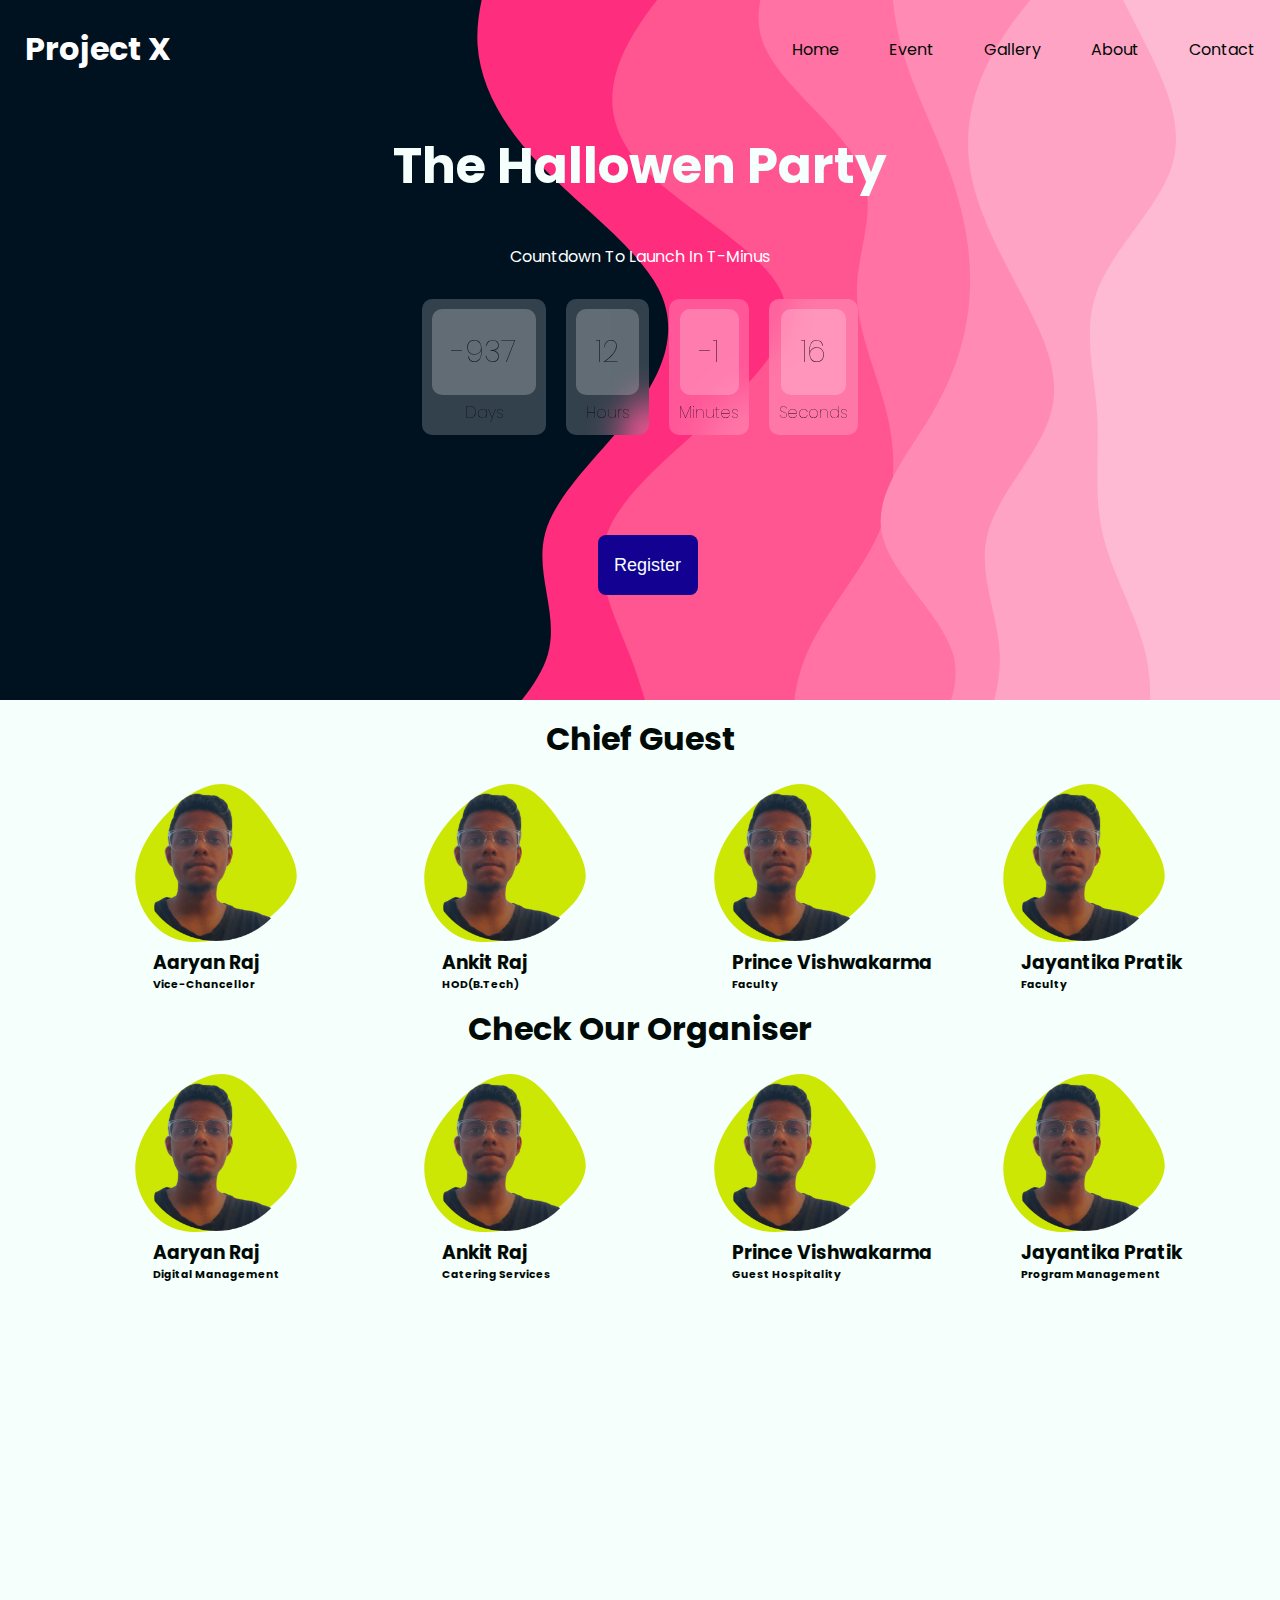
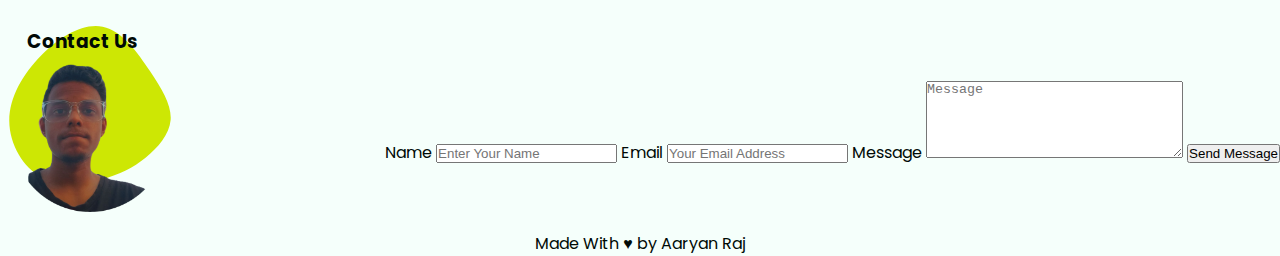
==== index.html @ 08a48546 "Add files via upload" ====
<!DOCTYPE html>
<html lang="en">

<head>
    <meta charset="UTF-8">
    <meta name="viewport" content="width=device-width, initial-scale=1.0">
    <title>Project X</title>
    <link rel="preconnect" href="https://fonts.googleapis.com">
    <link rel="preconnect" href="https://fonts.gstatic.com" crossorigin>
    <link href="https://fonts.googleapis.com/css2?family=Poppins:wght@500&display=swap" rel="stylesheet">
    <link rel="stylesheet" href="style.css">
</head>

<body>
    <!-- Hero of the page -->
    <header class="home">
        <div class="partybg">
            <nav>
                <h1>Project X</h1>
                <ul>
                    <li><a href="#home">Home</a></li>
                    <li><a href="#event">Event</a></li>
                    <li><a href="/gallery.html">Gallery</a></li>
                    <li><a href="#about">About</a></li>
                    <li><a href="#contact">Contact</a></li>
                </ul>
            </nav>
            <!-- Imp heading -->
            <h1 class="imp-heading">The Hallowen Party</h1>
            <p>Countdown To Launch In T-Minus</p>
            <!-- CountDown Clock -->
            <div id="clockdiv">
                <div>
                    <span class="days"></span>
                    <div class="smalltext">Days</div>
                </div>
                <div>
                    <span class="hours"></span>
                    <div class="smalltext">Hours</div>
                </div>
                <div>
                    <span class="minutes"></span>
                    <div class="smalltext">Minutes</div>
                </div>
                <div>
                    <span class="seconds"></span>
                    <div class="smalltext">Seconds</div>
                </div>
            </div>
            <!-- Register Button -->
            <div class="btn">
                <button class="event-btn" onclick="location.href='register.html'">Register</button>
            </div>
        </div>
    </header>
    <!-- Main Section of the Page -->
    <main>
        <!-- Cheif Guest Section -->
        <h1>Chief Guest</h1>
        <div class="person">
            <div class="profile">
                <img src="profile.png" alt="profile" class="pic">
                <h3>Aaryan Raj</h3>
                <h6>Vice-Chancellor</h6>
            </div>
            <div class="profile">
                <img src="profile.png" alt="profile" class="pic">
                <h3>Ankit Raj</h3>
                <h6>HOD(B.Tech)</h6>
            </div>
            <div class="profile">
                <img src="profile.png" alt="profile" class="pic">
                <h3>Prince Vishwakarma</h3>
                <h6>Faculty</h6>
            </div>
            <div class="profile">
                <img src="profile.png" alt="profile" class="pic">
                <h3>Jayantika Pratik</h3>
                <h6>Faculty</h6>
            </div>
        </div>
        <!-- Organiser Section -->
        <h1>Check Our Organiser</h1>
        <div class="person">
            <div class="profile">
                <img src="profile.png" alt="profile" class="pic">
                <h3>Aaryan Raj</h3>
                <h6>Digital Management</h6>
            </div>
            <div class="profile">
                <img src="profile.png" alt="profile" class="pic">
                <h3>Ankit Raj</h3>
                <h6>Catering Services</h6>
            </div>
            <div class="profile">
                <img src="profile.png" alt="profile" class="pic">
                <h3>Prince Vishwakarma</h3>
                <h6>Guest Hospitality</h6>
            </div>
            <div class="profile">
                <img src="profile.png" alt="profile" class="pic">
                <h3>Jayantika Pratik</h3>
                <h6>Program Management</h6>
            </div>
        </div>

    </main>
    <!-- Contact Section -->
    <div class="contact" id="contact">
        <!-- Profile Section -->
        <div class="profile">
            <h3>Contact Us</h3>
            <img src="profile.png" alt="" class="pic">
        </div>
        <!-- Form Section -->
        <div class="form">
            <form action="/action.php">
                <label for="name">Name</label>
                <input type="text" name="name" id="name" placeholder="Enter Your Name">
                <label for="email">Email</label>
                <input type="email" name="email" id="email" placeholder="Your Email Address" required />
                <label for="message">Message</label>
                <textarea name="message" id="message" cols="30" rows="5" placeholder="Message"></textarea>
                <input type="submit" value="Send Message">
            </form>
        </div>
    </div>
    <!-- Footer Section -->
    <footer>
        <p>Made With &hearts; by Aaryan Raj</p>
    </footer>
    <!-- Script linking -->
    <script src="script.js"></script>
</body>

</html>
---- style.css ----
/* Color Pallete for the Website including for both light & dark theme */
@media (prefers-color-scheme: light) {
  :root {
    --text: #000a06;
    --background: #f5fffb;
    --primary: #130292;
    --secondary: #feb9d3;
    --accent: #cde704;
    --bg: url(circle-scatter-haikei.svg);
  }
}

@media (prefers-color-scheme: dark) {
  :root {
    --text: #f5fffb;
    --background: #000a06;
    --primary: #7e6dfd;
    --secondary: #46011c;
    --accent: #e1fb18;
    --bg: url(circle-scatter-haikei-dark.svg);
  }
}

* {
  margin: 0;
  padding: 0;
  box-sizing: border-box;
}

body,
html {
  background-color: var(--background);
  color: var(--text);
  font-family: 'Poppins';
  font-weight: 400;
  height: 100%;
  width: 100%;
}



/* Nav CSS */
nav {
  background-color: transparent;
  text-decoration: none;
  display: flex;
  align-items: center;
  justify-content: space-between;
  padding: 25px;

}

nav ul,
li,
a {
  background-color: transparent;
  list-style-type: none;
  display: flex;
  align-items: center;
  padding-left: 25px;
  text-decoration: none;
  color: var(--text);
}

nav h1 {
  background-color: transparent;
  color: white;
}
/* Hero section background CSS */
.partybg {
  max-width: 100%;
  height: 700px;
  background-image: url(./layered-waves-haikei.svg);
  background-position: center;
  background-repeat: no-repeat;
  background-size: cover;
  text-align: center;
}

.imp-heading {
  padding-top: 30px;
  padding-bottom: 40px;
  font-size: 50px;
  color: #f5fffb;
}
/* Register button CSS */
.btn {
  text-align: center;
  position: relative;
  background-color: transparent;
  top: 20%;
  left: 50%;
  transform: translate(-50%, -50%);

}

.event-btn {
  border: none;
  height: 60px;
  width: 100px;
  color: var(--background);
  border-radius: 8px;
  font-size: 18px;
  font-weight: 500;
  background-color: var(--primary);
  color: var(--background);
  margin-left: 15px;
  cursor: pointer;
}

.partybg>p {
  color: white;
}
/* Countdown CSS */
#clockdiv {
  color: hsl(0, 0%, 0%);
  display: inline-block;
  font-weight: 100;
  display: flex;
  justify-content: center;
  position: relative;
  top: 14%;
  left: 50%;
  transform: translate(-50%, -50%);
  text-align: center;
  font-size: 30px;
}

#clockdiv>div {
  padding: 10px;
  margin: 10px;
  border-radius: 10px;
  background-color: rgba(255, 255, 255, 0.2);
  backdrop-filter: blur(17px);
  --webkit-backdrop-filter: blur(17px) opacity: 0.5;
  display: inline-block;
}

#clockdiv div>span {
  padding: 20px;
  border-radius: 10px;
  background-color: rgba(255, 255, 255, 0.1);
  backdrop-filter: blur(17px);
  --webkit-backdrop-filter: blur(17px);
  opacity: 0.8;
  display: inline-block;
}

.smalltext {
  padding-top: 5px;
  font-size: 16px;
}
/* Main Section CSS */
main {
  margin-top: 15px;
  height: 100vh;
}

main h1 {
  margin-bottom: 10px;
  text-align: center;
}
/* Profile Section CSS */
.person {
  display: flex;
  justify-content: space-evenly;
  align-items: stretch;
  flex-wrap: nowrap;
  flex-direction: row;
  margin-left: 20px;
  white-space: nowrap;
  position: relative;
  overflow-x: scroll;
  overflow-y: hidden;
  --webkit-overflow-scrolling: touch;
}

.profile {
  padding: .75rem;
  width: 180px;
  background-image: url('data:image/svg+xml,<svg id="visual" viewBox="0 0 300 300" width="180" height="180" xmlns="http://www.w3.org/2000/svg" xmlns:xlink="http://www.w3.org/1999/xlink" version="1.1"><g transform="translate(177.6722013752853 176.8834193433201)"><path d="M72.5 -83.1C93.2 -51.9 108.6 -25.9 106.7 -1.9C104.8 22.1 85.5 44.2 64.9 60.9C44.2 77.5 22.1 88.8 -8.3 97C-38.7 105.3 -77.3 110.6 -108.1 94C-139 77.3 -162 38.7 -162.2 -0.2C-162.5 -39.1 -139.9 -78.3 -109.1 -109.5C-78.3 -140.8 -39.1 -164.1 -6.6 -157.5C25.9 -150.9 51.9 -114.4 72.5 -83.1" fill="%23cde704"></path></g></svg>');
  background-repeat: no-repeat;
  background-size: auto;
  flex-basis: 180px;
  flex-grow: 0;
  flex-shrink: 0;
  border: 0;
}

.profile h3,
h6 {
  padding-left: 15px;
}

.pic {
  width: 100%;
}


.person div {
  background-color: var(--background);
  float: none;
  height: 90%;
  margin: 0 0.25%;
  display: inline-block;
  zoom: 1;
}
/* Contact Section CSS */
.contact {
  display: flex;
  justify-content: space-between;
  align-items: center;
}
/* Footer Section CSS */
footer {
  background-color: var(--background);
  position: relative;
  bottom: 0;
  color: var(--text);
  width: 100%;
  text-align: center;
}

/* Register Form Page CSS starts from here */
.register-body {
  background-image: url(./layered-waves-haikei.png);
  background-repeat: no-repeat;
  background-size: cover;
  display: flex;
  justify-content: center;
  align-items: center;
}

.register-main {
  font-family: 'Roboto', sans-serif;
  height: 500px;
  width: 500px;
  border-radius: 10px;
  text-align: center;
  background-color: rgba(255, 255, 255, 0.2);
  backdrop-filter: blur(17px);
  --webkit-backdrop-filter: blur(17px) opacity: 0.5;
}

/* Gallery Section CSS Starts here */
#gallery {
  background-image: var(--bg);
  background-repeat: no-repeat;
  background-size: cover;
  text-align: center;
  color: white;
}

#gallery .body {
  width: 100%;
  height: 100%;
  display: flex;
  justify-content: center;
  align-items: center;

}

#gallery h2 {
  font-size: 3rem;
  padding-top: 20px;
}

.container-gallery {
  width: 300px;
  height: 300px;
  border-radius: 10px;
  text-align: center;
  color: var(--text);
  background-color: rgba(255, 255, 255, 0.2);
  backdrop-filter: blur(17px);
  --webkit-backdrop-filter: blur(17px) opacity:0.5;
  color: white;
}

.container-gallery h2 {
  padding-top: 10px;
}

.container-gallery button {
  width: 80%;
  height: 70px;
  padding: 4px;
  border-radius: 25px;
  margin-top: 25px;
  font-size: 20px;
  background-color: transparent;
  color: white;
}

/* Photo Section CSS from here */
#photos {
  width: 100%;
  height: 100%;
  background-image: url(circle-scatter-haikei.svg);
  background-repeat: no-repeat;
  background-size: cover;
  display: flex;
  justify-content: center;
  align-items: center;

}

.container-photo {
  width: 80%;
  height: 90%;
  border-radius: 15px;
  background-color: rgba(255, 255, 255, 0.2);
  backdrop-filter: blur(17px);
  --webkit-backdrop-filter: blur(17px) opacity:0.5;

}

.container-photo .top {
  display: flex;
  padding: 15px;

}

.top a {
  padding-left: 10px;
}

.card-photo {
  background-color: var(--background);
  width: 200px;
  height: 250px;
  border-radius: 15px;

}

.card-photo img {
  width: 100%;
  height: 80%;
  border-radius: 15px;
}

.photo-collection {
  display: grid;
  grid-template-columns: repeat(auto-fill, minmax(250px, 1fr));
  /* see notes below */
  grid-auto-rows: minmax(200px, auto);
  grid-gap: 1rem;
  margin-left: 2.9rem;

}

.scroll {
  overflow-x: hidden;
  overflow-y: scroll;
  height: 85%;

}

.photo-button {
  width: 100%;
  height: 18%;
  display: flex;
  justify-content: space-evenly;
}

.photo-button button {
  border-radius: 50%;
  width: 45px;
  border: none;

}

.photo-button button i {
  font-size: 20px;
  color: white;

}

.photo-button .download {
  background-color: var(--primary);
}

.photo-button .like {
  background-color: var(--secondary);
}
/* After liking effect */
.fa-heart.liked {
  color: #ff5733;
  font-weight: 600;
}
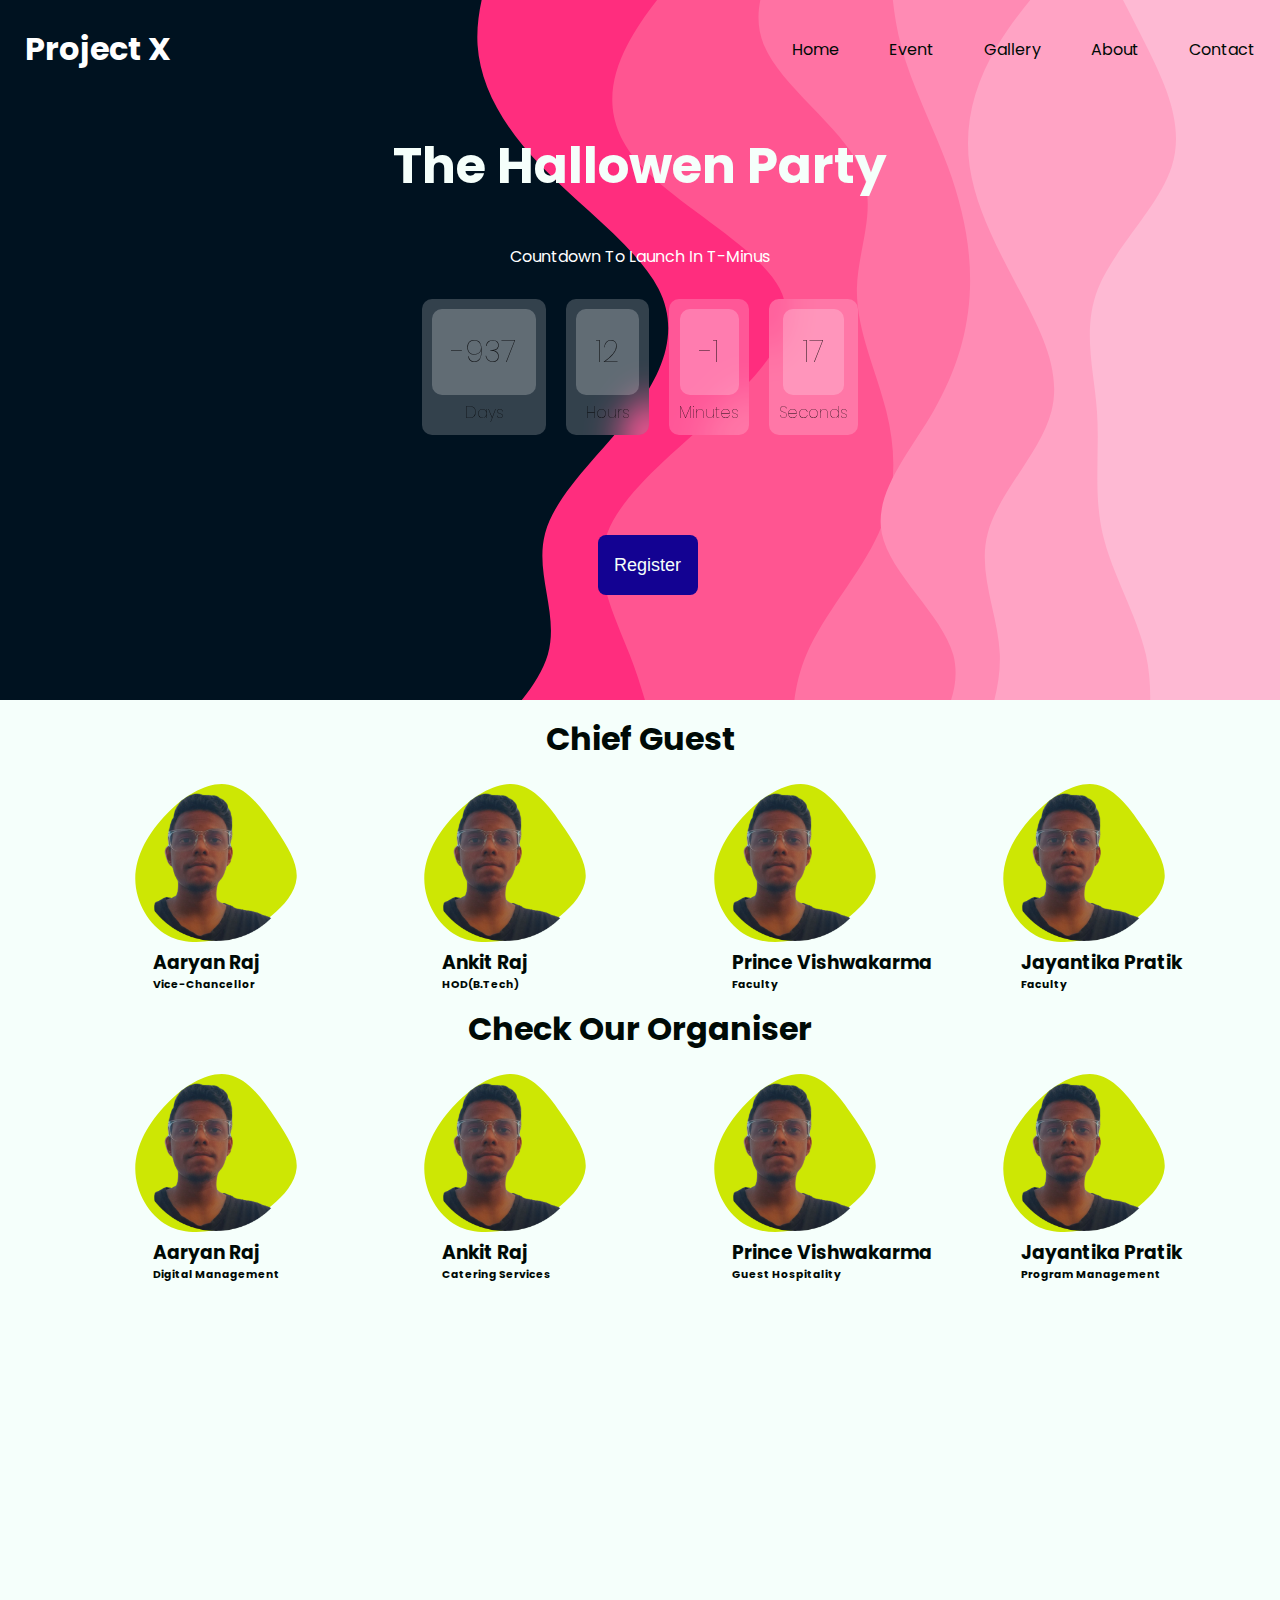
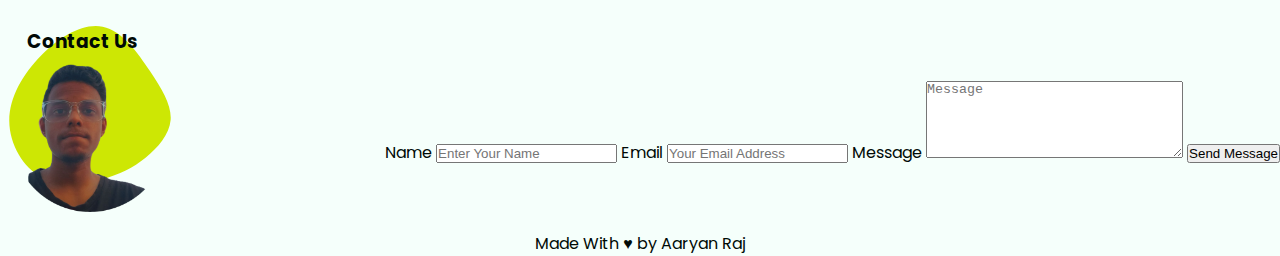
==== commit 10f6bf52: "Update index.html" ====
--- a/index.html
+++ b/index.html
@@ -20,7 +20,7 @@
                 <ul>
                     <li><a href="#home">Home</a></li>
                     <li><a href="#event">Event</a></li>
-                    <li><a href="/gallery.html">Gallery</a></li>
+                    <li><a href="gallery.html">Gallery</a></li>
                     <li><a href="#about">About</a></li>
                     <li><a href="#contact">Contact</a></li>
                 </ul>
@@ -133,4 +133,4 @@
     <script src="script.js"></script>
 </body>
 
-</html>+</html>
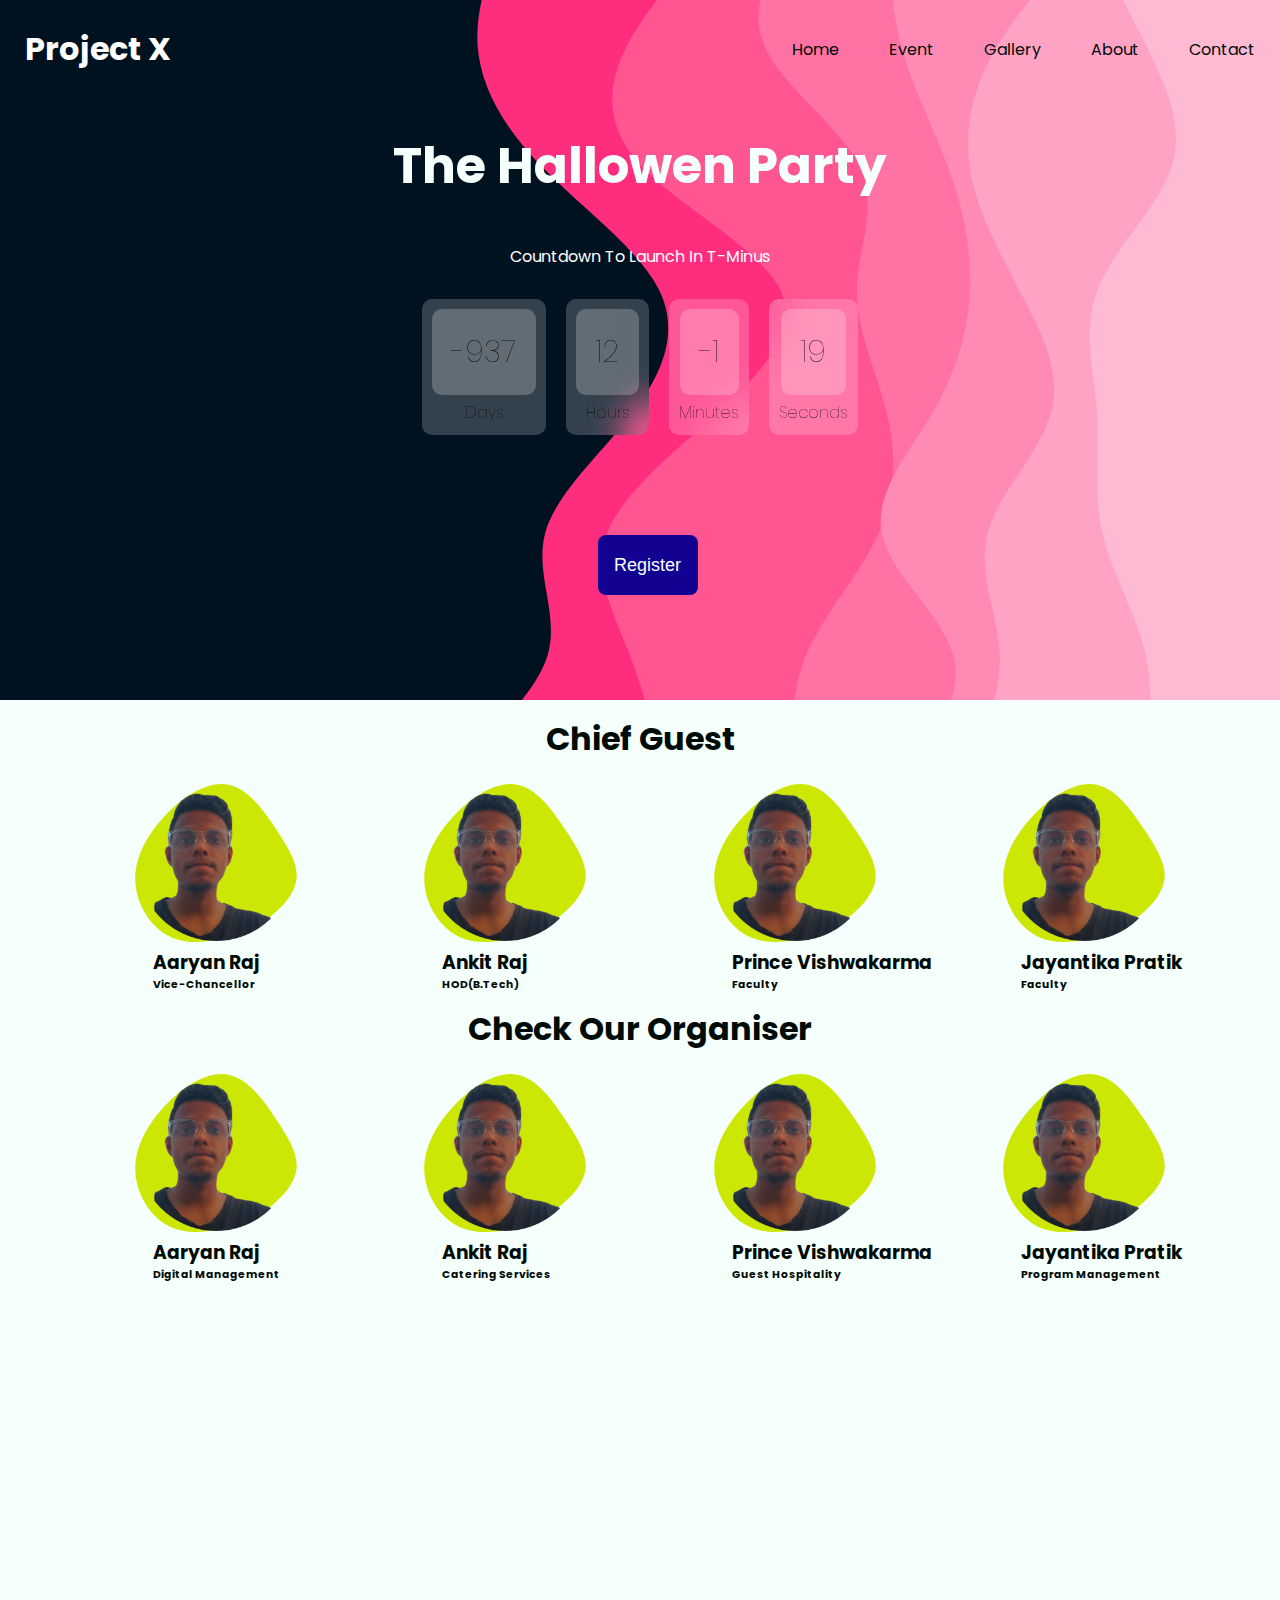
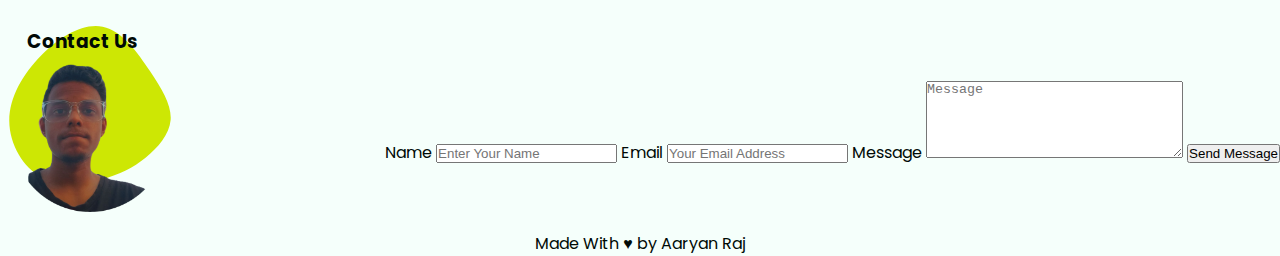
==== commit 41450946: "Added favicon" ====
--- a/index.html
+++ b/index.html
@@ -5,6 +5,7 @@
     <meta charset="UTF-8">
     <meta name="viewport" content="width=device-width, initial-scale=1.0">
     <title>Project X</title>
+    <link rel="shortcut icon" href="X (favicon).png" type="image/x-icon">
     <link rel="preconnect" href="https://fonts.googleapis.com">
     <link rel="preconnect" href="https://fonts.gstatic.com" crossorigin>
     <link href="https://fonts.googleapis.com/css2?family=Poppins:wght@500&display=swap" rel="stylesheet">
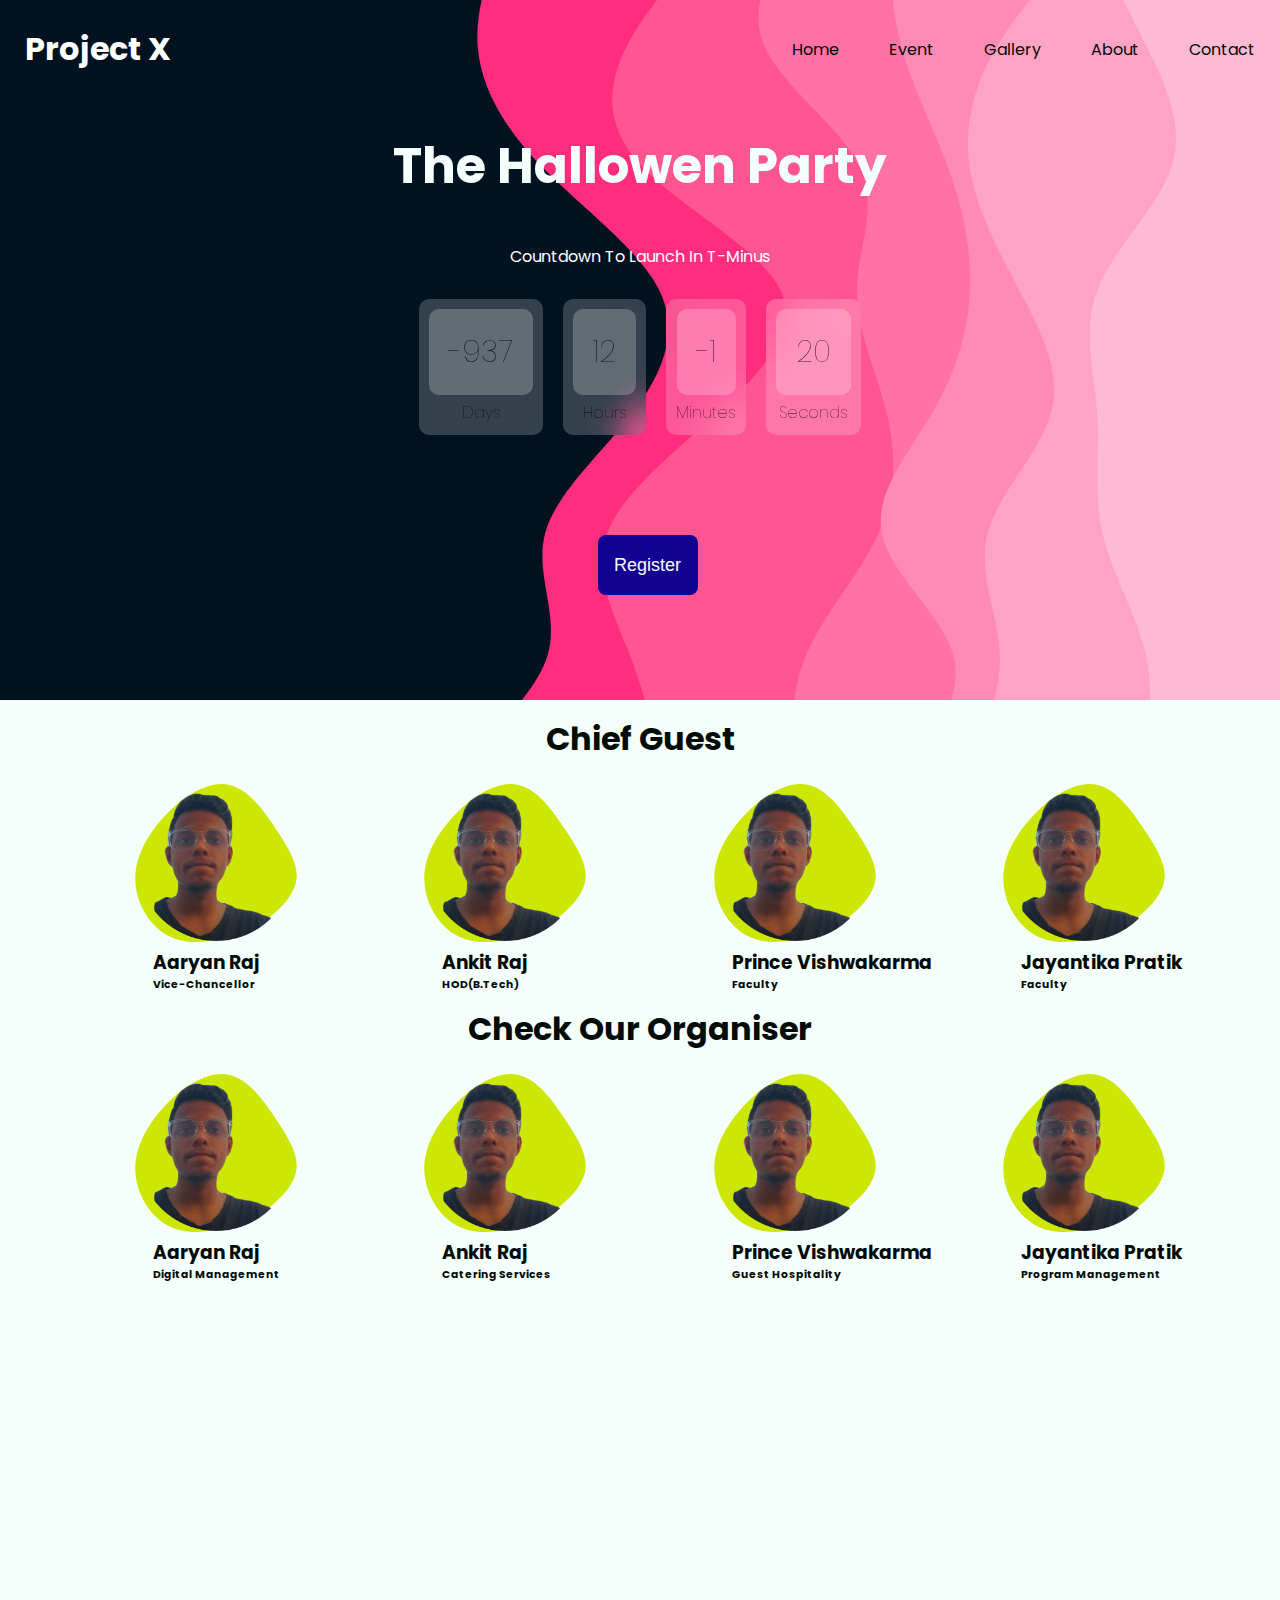
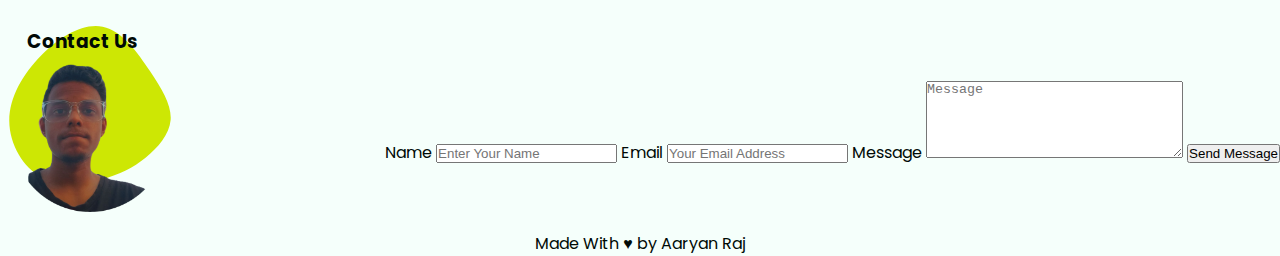
==== commit 8141d930: "Update index.html" ====
--- a/index.html
+++ b/index.html
@@ -5,7 +5,7 @@
     <meta charset="UTF-8">
     <meta name="viewport" content="width=device-width, initial-scale=1.0">
     <title>Project X</title>
-    <link rel="shortcut icon" href="X (favicon).png" type="image/x-icon">
+    <link rel="shortcut icon" href="X(favicon).png" type="image/x-icon">
     <link rel="preconnect" href="https://fonts.googleapis.com">
     <link rel="preconnect" href="https://fonts.gstatic.com" crossorigin>
     <link href="https://fonts.googleapis.com/css2?family=Poppins:wght@500&display=swap" rel="stylesheet">
